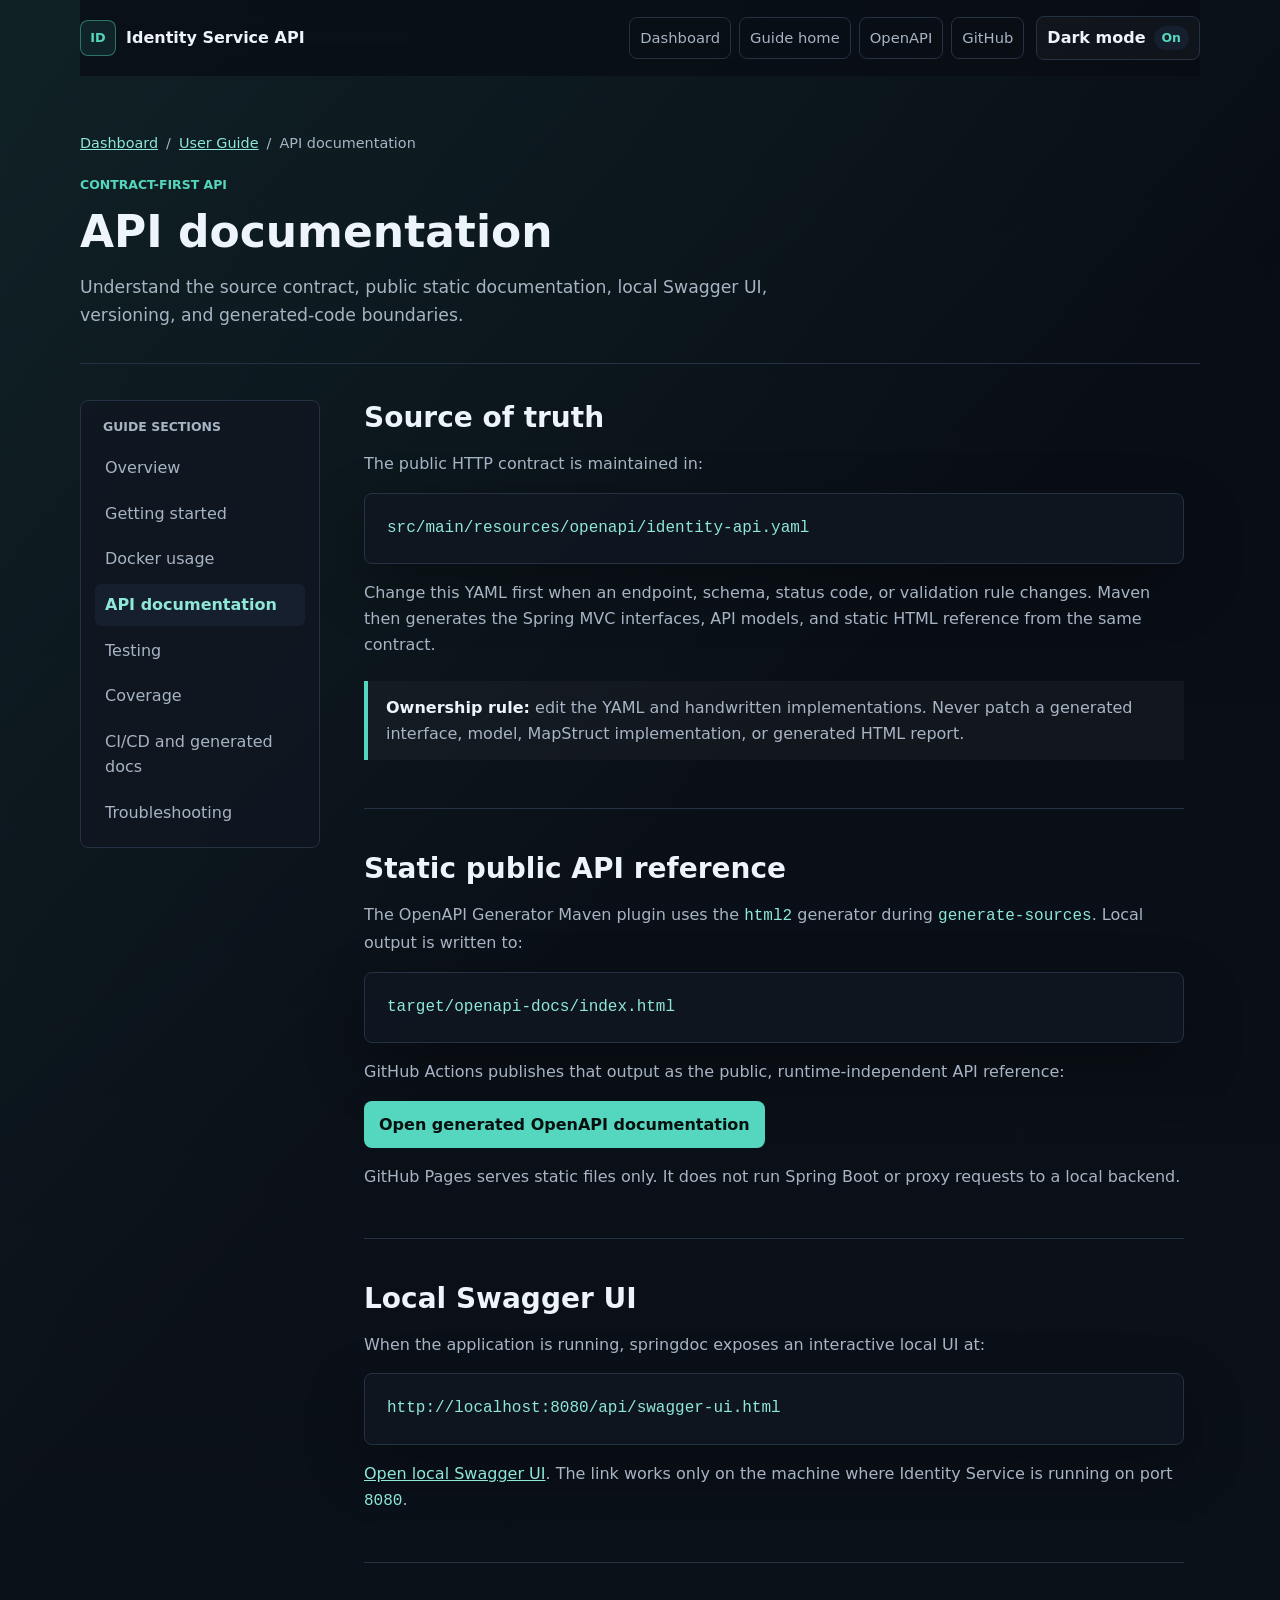
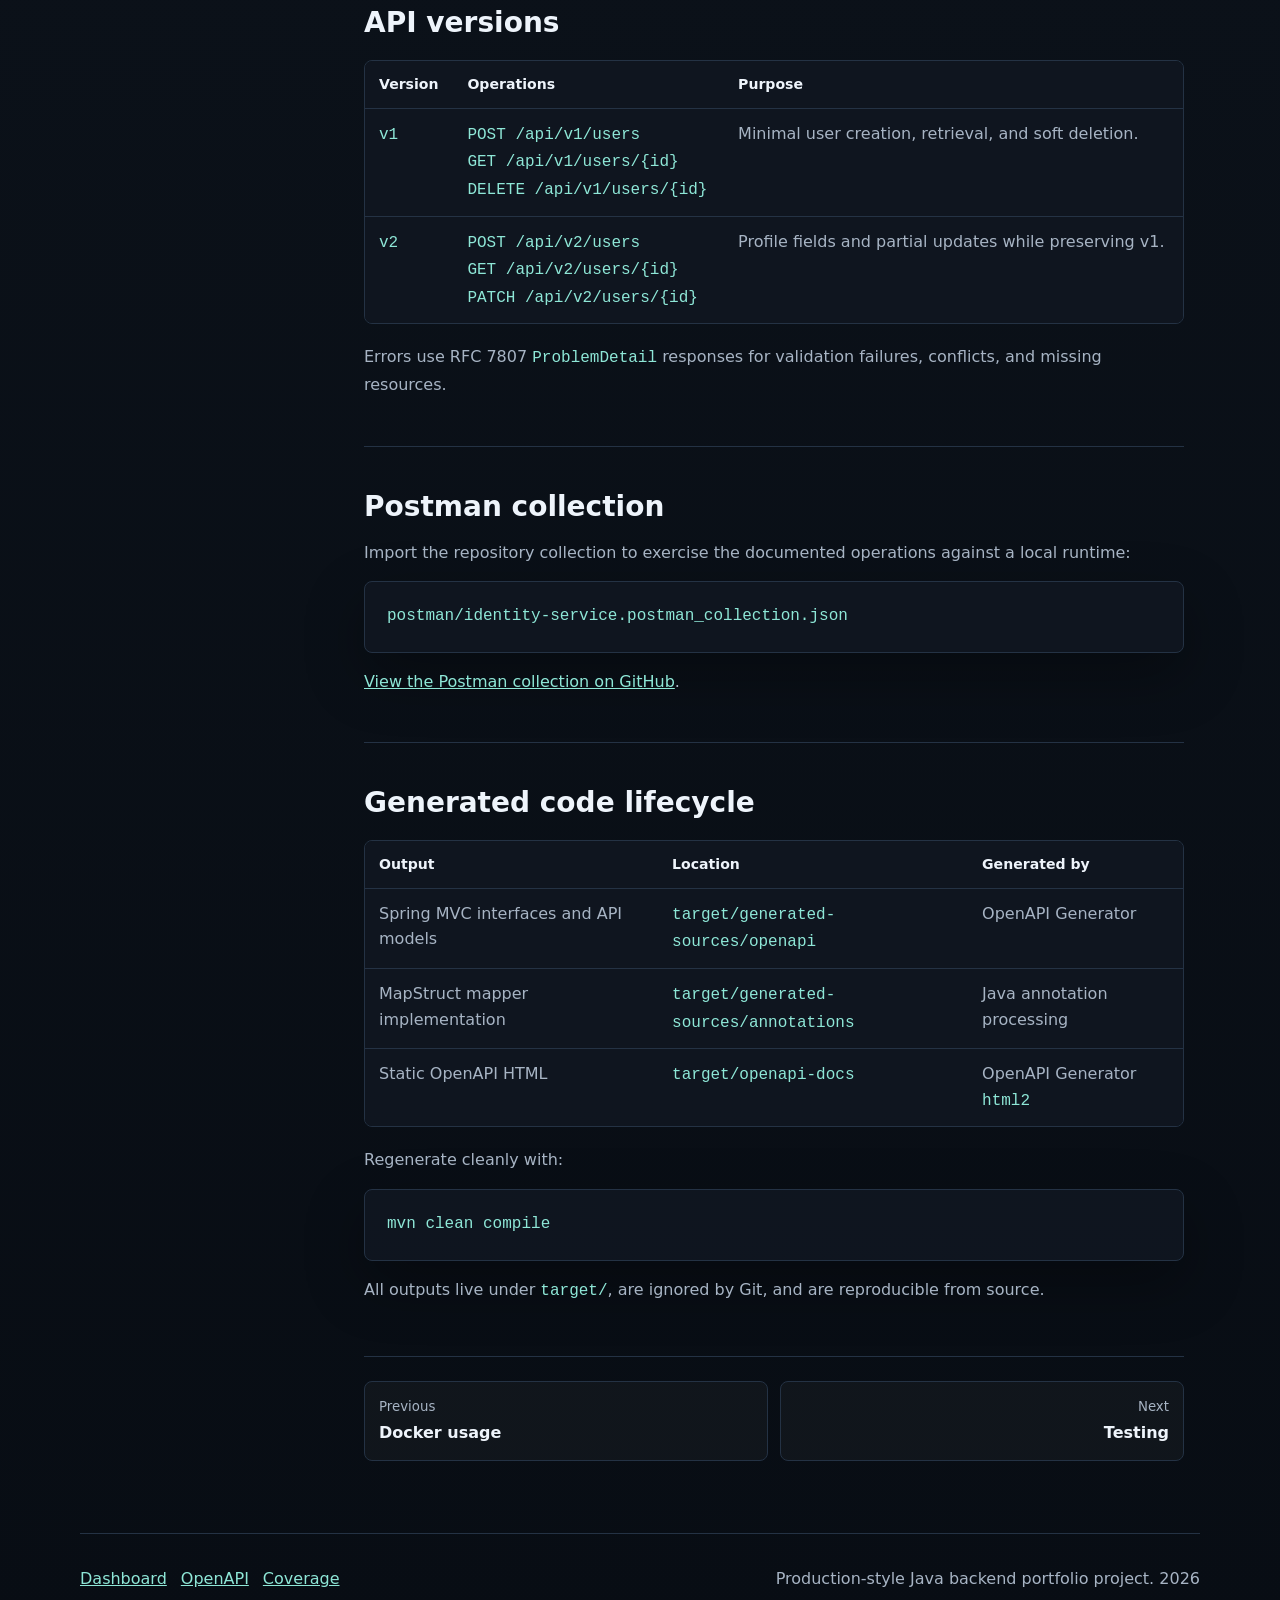
==== docs/user-guide/api-documentation.html @ 2aa3d45a "docs: user guide" ====
<!doctype html>
<html lang="en">
  <head>
    <meta charset="utf-8">
    <meta name="viewport" content="width=device-width, initial-scale=1">
    <meta name="description" content="OpenAPI contract, generated documentation, Swagger UI, versioning, and generated code ownership for Identity Service.">
    <title>API Documentation | Identity Service User Guide</title>
    <script>
      try { document.documentElement.dataset.theme = localStorage.getItem("identity-service-theme") || "dark"; }
      catch { document.documentElement.dataset.theme = "dark"; }
    </script>
    <link rel="stylesheet" href="../styles.css">
  </head>
  <body class="guide-page">
    <a class="skip-link" href="#main-content">Skip to content</a>
    <header class="site-header">
      <a class="brand" href="../" aria-label="Identity Service dashboard"><span class="brand-mark" aria-hidden="true">ID</span><span>Identity Service API</span></a>
      <div class="header-actions">
        <nav class="nav-links" aria-label="Documentation navigation"><a href="../">Dashboard</a><a href="./">Guide home</a><a href="../openapi/">OpenAPI</a><a href="https://github.com/DanieleMasone/identity-service">GitHub</a></nav>
        <button class="theme-toggle" id="theme-toggle" type="button" aria-pressed="true"><span>Dark mode</span><span class="theme-toggle-state">On</span></button>
      </div>
    </header>

    <main id="main-content" class="guide-main" tabindex="-1">
      <header class="guide-hero">
        <p class="breadcrumb"><a href="../">Dashboard</a><span aria-hidden="true">/</span><a href="./">User Guide</a><span aria-hidden="true">/</span><span>API documentation</span></p>
        <p class="eyebrow">Contract-first API</p>
        <h1>API documentation</h1>
        <p class="guide-lead">Understand the source contract, public static documentation, local Swagger UI, versioning, and generated-code boundaries.</p>
      </header>

      <div class="guide-layout">
        <aside class="guide-sidebar">
          <nav class="guide-nav" aria-label="User Guide sections"><h2>Guide sections</h2><ul>
            <li><a href="./">Overview</a></li><li><a href="getting-started.html">Getting started</a></li><li><a href="docker.html">Docker usage</a></li>
            <li><a href="api-documentation.html" aria-current="page">API documentation</a></li><li><a href="testing.html">Testing</a></li><li><a href="coverage.html">Coverage</a></li>
            <li><a href="ci-cd.html">CI/CD and generated docs</a></li><li><a href="troubleshooting.html">Troubleshooting</a></li>
          </ul></nav>
        </aside>

        <article class="guide-content">
          <section>
            <h2>Source of truth</h2>
            <p>The public HTTP contract is maintained in:</p>
            <pre class="command-block"><code>src/main/resources/openapi/identity-api.yaml</code></pre>
            <p>Change this YAML first when an endpoint, schema, status code, or validation rule changes. Maven then generates the Spring MVC interfaces, API models, and static HTML reference from the same contract.</p>
            <div class="callout"><p><strong>Ownership rule:</strong> edit the YAML and handwritten implementations. Never patch a generated interface, model, MapStruct implementation, or generated HTML report.</p></div>
          </section>

          <section>
            <h2>Static public API reference</h2>
            <p>The OpenAPI Generator Maven plugin uses the <code>html2</code> generator during <code>generate-sources</code>. Local output is written to:</p>
            <pre class="command-block"><code>target/openapi-docs/index.html</code></pre>
            <p>GitHub Actions publishes that output as the public, runtime-independent API reference:</p>
            <p><a class="button primary" href="../openapi/">Open generated OpenAPI documentation</a></p>
            <p>GitHub Pages serves static files only. It does not run Spring Boot or proxy requests to a local backend.</p>
          </section>

          <section>
            <h2>Local Swagger UI</h2>
            <p>When the application is running, springdoc exposes an interactive local UI at:</p>
            <pre class="command-block"><code>http://localhost:8080/api/swagger-ui.html</code></pre>
            <p><a href="http://localhost:8080/api/swagger-ui.html">Open local Swagger UI</a>. The link works only on the machine where Identity Service is running on port <code>8080</code>.</p>
          </section>

          <section>
            <h2>API versions</h2>
            <div class="guide-table-wrap"><table class="guide-table">
              <thead><tr><th>Version</th><th>Operations</th><th>Purpose</th></tr></thead>
              <tbody>
                <tr><td><code>v1</code></td><td><code>POST /api/v1/users</code><br><code>GET /api/v1/users/{id}</code><br><code>DELETE /api/v1/users/{id}</code></td><td>Minimal user creation, retrieval, and soft deletion.</td></tr>
                <tr><td><code>v2</code></td><td><code>POST /api/v2/users</code><br><code>GET /api/v2/users/{id}</code><br><code>PATCH /api/v2/users/{id}</code></td><td>Profile fields and partial updates while preserving v1.</td></tr>
              </tbody>
            </table></div>
            <p>Errors use RFC 7807 <code>ProblemDetail</code> responses for validation failures, conflicts, and missing resources.</p>
          </section>

          <section>
            <h2>Postman collection</h2>
            <p>Import the repository collection to exercise the documented operations against a local runtime:</p>
            <pre class="command-block"><code>postman/identity-service.postman_collection.json</code></pre>
            <p><a href="https://github.com/DanieleMasone/identity-service/blob/master/postman/identity-service.postman_collection.json">View the Postman collection on GitHub</a>.</p>
          </section>

          <section>
            <h2>Generated code lifecycle</h2>
            <div class="guide-table-wrap"><table class="guide-table">
              <thead><tr><th>Output</th><th>Location</th><th>Generated by</th></tr></thead>
              <tbody>
                <tr><td>Spring MVC interfaces and API models</td><td><code>target/generated-sources/openapi</code></td><td>OpenAPI Generator</td></tr>
                <tr><td>MapStruct mapper implementation</td><td><code>target/generated-sources/annotations</code></td><td>Java annotation processing</td></tr>
                <tr><td>Static OpenAPI HTML</td><td><code>target/openapi-docs</code></td><td>OpenAPI Generator <code>html2</code></td></tr>
              </tbody>
            </table></div>
            <p>Regenerate cleanly with:</p>
            <pre class="command-block"><code>mvn clean compile</code></pre>
            <p>All outputs live under <code>target/</code>, are ignored by Git, and are reproducible from source.</p>
          </section>

          <nav class="page-nav" aria-label="Guide page navigation">
            <a href="docker.html"><small>Previous</small><strong>Docker usage</strong></a>
            <a href="testing.html"><small>Next</small><strong>Testing</strong></a>
          </nav>
        </article>
      </div>
    </main>
    <footer class="site-footer"><div class="guide-footer-links"><a href="../">Dashboard</a><a href="../openapi/">OpenAPI</a><a href="../coverage/">Coverage</a></div><span id="build-year">Identity Service User Guide.</span></footer>
    <script src="../script.js"></script>
  </body>
</html>
---- docs/styles.css ----
:root {
  color-scheme: dark;
  --bg: #080d14;
  --bg-alt: #0b1119;
  --bg-glow: rgba(85, 214, 190, 0.1);
  --surface: #101722;
  --surface-strong: #151f2d;
  --surface-alpha: rgba(16, 23, 34, 0.82);
  --button-bg: rgba(255, 255, 255, 0.03);
  --header-bg: rgba(8, 13, 20, 0.78);
  --line: #243244;
  --text: #eef4fb;
  --muted: #a7b4c4;
  --accent: #55d6be;
  --accent-strong: #8ee7d7;
  --accent-text: #06100e;
  --warning: #f2c16b;
  --focus: #f2c16b;
  --shadow: rgba(0, 0, 0, 0.32);
}

:root[data-theme="light"] {
  color-scheme: light;
  --bg: #f6f8fb;
  --bg-alt: #eef3f7;
  --bg-glow: rgba(8, 117, 104, 0.11);
  --surface: #ffffff;
  --surface-strong: #edf3f7;
  --surface-alpha: rgba(255, 255, 255, 0.9);
  --button-bg: rgba(8, 117, 104, 0.06);
  --header-bg: rgba(246, 248, 251, 0.82);
  --line: #cfdbe6;
  --text: #17202a;
  --muted: #526272;
  --accent: #087568;
  --accent-strong: #064e46;
  --accent-text: #ffffff;
  --warning: #9a6a11;
  --focus: #9a6a11;
  --shadow: rgba(19, 31, 44, 0.14);
}

* {
  box-sizing: border-box;
}

html {
  scroll-behavior: smooth;
  scroll-padding-top: 92px;
}

body {
  margin: 0;
  background:
    linear-gradient(135deg, var(--bg-glow) 0%, transparent 34%),
    linear-gradient(180deg, var(--bg) 0%, var(--bg-alt) 48%, var(--bg) 100%);
  color: var(--text);
  font-family: Inter, ui-sans-serif, system-ui, -apple-system, BlinkMacSystemFont, "Segoe UI", sans-serif;
  line-height: 1.6;
}

a {
  color: inherit;
}

a,
button {
  -webkit-tap-highlight-color: transparent;
}

a:focus-visible,
button:focus-visible,
main:focus-visible {
  outline: 3px solid var(--focus);
  outline-offset: 3px;
}

code {
  color: var(--accent-strong);
  font-family: "JetBrains Mono", "SFMono-Regular", Consolas, monospace;
  overflow-wrap: anywhere;
}

pre code {
  overflow-wrap: normal;
  white-space: pre;
}

button {
  font: inherit;
}

.skip-link {
  position: fixed;
  left: 16px;
  top: 16px;
  z-index: 100;
  transform: translateY(-160%);
  border: 1px solid var(--line);
  border-radius: 8px;
  background: var(--surface);
  color: var(--text);
  padding: 10px 14px;
  font-weight: 800;
  text-decoration: none;
  transition: transform 160ms ease;
}

.skip-link:focus {
  transform: translateY(0);
}

.site-header,
.site-footer,
main {
  width: min(1120px, calc(100% - 32px));
  margin: 0 auto;
}

.site-header {
  position: sticky;
  top: 0;
  z-index: 10;
  display: grid;
  grid-template-columns: auto minmax(0, 1fr);
  align-items: center;
  gap: 24px;
  padding: 16px 0;
  background: var(--header-bg);
  backdrop-filter: blur(18px);
}

.brand {
  display: inline-flex;
  align-items: center;
  gap: 10px;
  color: var(--text);
  font-weight: 700;
  text-decoration: none;
}

.header-actions {
  display: flex;
  align-items: center;
  justify-content: flex-end;
  gap: 12px;
  width: 100%;
  min-width: 0;
}

.brand-mark {
  display: inline-grid;
  width: 36px;
  height: 36px;
  place-items: center;
  border: 1px solid rgba(85, 214, 190, 0.45);
  border-radius: 8px;
  background: rgba(85, 214, 190, 0.1);
  color: var(--accent);
  font-size: 0.8rem;
}

.nav-links {
  display: flex;
  flex-wrap: wrap;
  justify-content: flex-end;
  gap: 8px;
}

.nav-links a,
.button,
.theme-toggle {
  border: 1px solid var(--line);
  border-radius: 8px;
  color: var(--text);
  text-decoration: none;
}

.nav-links a {
  padding: 8px 10px;
  color: var(--muted);
  font-size: 0.92rem;
}

.theme-toggle {
  display: inline-flex;
  align-items: center;
  gap: 8px;
  min-height: 40px;
  padding: 8px 10px;
  background: var(--button-bg);
  cursor: pointer;
  font-weight: 800;
  white-space: nowrap;
}

.theme-toggle-state {
  min-width: 34px;
  border-radius: 999px;
  background: var(--surface-strong);
  color: var(--accent);
  padding: 2px 8px;
  font-size: 0.78rem;
  text-align: center;
}

.nav-links a:hover,
.link-grid a:hover,
.button:hover,
.theme-toggle:hover {
  border-color: rgba(85, 214, 190, 0.7);
  color: var(--text);
}

.hero {
  display: grid;
  grid-template-columns: minmax(0, 1fr) 360px;
  gap: 28px;
  align-items: end;
  min-height: 620px;
  padding: 84px 0 64px;
}

.hero-content h1,
.section-heading h2,
.split h2,
.coverage-panel h2 {
  margin: 0;
  line-height: 1.08;
}

.hero-content h1 {
  max-width: 850px;
  font-size: 3.6rem;
}

.hero-copy {
  max-width: 760px;
  color: var(--muted);
  font-size: 1.08rem;
}

.eyebrow {
  margin: 0 0 12px;
  color: var(--accent);
  font-size: 0.78rem;
  font-weight: 700;
  text-transform: uppercase;
}

.hero-actions {
  display: flex;
  flex-wrap: wrap;
  gap: 12px;
  margin-top: 28px;
}

.button {
  display: inline-flex;
  align-items: center;
  justify-content: center;
  min-height: 44px;
  padding: 10px 14px;
  background: var(--button-bg);
  font-weight: 700;
}

.button.primary {
  border-color: rgba(85, 214, 190, 0.7);
  background: var(--accent);
  color: var(--accent-text);
}

.status-panel,
.system-diagram article,
.feature-grid article,
.version-grid article,
.checklist,
.command-block,
.coverage-panel,
.link-grid a {
  border: 1px solid var(--line);
  border-radius: 8px;
  background: var(--surface-alpha);
  box-shadow: 0 22px 60px var(--shadow);
}

.status-panel {
  display: grid;
  gap: 14px;
  padding: 18px;
}

.status-panel div {
  padding: 14px;
  border-radius: 8px;
  background: var(--surface-strong);
}

.status-label {
  display: block;
  color: var(--muted);
  font-size: 0.78rem;
  text-transform: uppercase;
}

.status-panel strong {
  display: block;
  margin-top: 6px;
}

.section {
  padding: 64px 0;
}

.section-heading {
  max-width: 760px;
  margin-bottom: 28px;
}

.section-heading h2,
.split h2,
.coverage-panel h2 {
  font-size: 2rem;
}

.section-heading p,
.split p,
.coverage-panel p,
.feature-grid p,
.version-grid p {
  color: var(--muted);
}

.system-diagram {
  display: grid;
  grid-template-columns: minmax(0, 1fr) 320px;
  gap: 16px;
}

.main-flow,
.support-flow {
  display: grid;
  gap: 12px;
}

.main-flow article {
  position: relative;
}

.main-flow article:not(:last-child)::after {
  content: "";
  position: absolute;
  left: 28px;
  bottom: -13px;
  width: 2px;
  height: 13px;
  background: var(--accent);
}

.main-flow span,
.support-flow strong {
  display: block;
  font-weight: 800;
}

.main-flow small,
.support-flow span {
  display: block;
  margin-top: 4px;
  color: var(--muted);
  font-size: 0.9rem;
}

.support-flow article {
  border-color: rgba(242, 193, 107, 0.45);
}

.system-diagram article,
.feature-grid article,
.version-grid article {
  padding: 18px;
}

.feature-grid h3,
.version-grid h3 {
  margin: 10px 0 8px;
  font-size: 1rem;
}

.feature-grid {
  display: grid;
  grid-template-columns: repeat(5, minmax(0, 1fr));
  gap: 12px;
}

.split {
  display: grid;
  grid-template-columns: minmax(0, 0.9fr) minmax(320px, 1fr);
  gap: 28px;
  align-items: center;
}

.version-grid {
  display: grid;
  grid-template-columns: repeat(2, minmax(0, 1fr));
  gap: 12px;
}

.checklist {
  display: grid;
  gap: 10px;
  padding: 18px;
}

.checklist p {
  margin: 0;
  padding: 12px 14px;
  border-left: 3px solid var(--accent);
  background: var(--button-bg);
  color: var(--text);
}

.command-block {
  margin: 0;
  overflow-x: auto;
  padding: 22px;
  color: var(--accent-strong);
}

.coverage-panel {
  display: flex;
  align-items: center;
  justify-content: space-between;
  gap: 24px;
  padding: 28px;
}

.link-grid {
  display: grid;
  grid-template-columns: repeat(3, minmax(0, 1fr));
  gap: 12px;
}

.link-grid a {
  padding: 16px;
  color: var(--text);
  text-decoration: none;
}

.static-note {
  margin-top: 16px;
  color: var(--muted);
}

.guide-main {
  padding-bottom: 72px;
}

.guide-hero {
  padding: 56px 0 34px;
  border-bottom: 1px solid var(--line);
}

.breadcrumb {
  display: flex;
  flex-wrap: wrap;
  gap: 8px;
  margin: 0 0 20px;
  color: var(--muted);
  font-size: 0.9rem;
}

.breadcrumb a,
.guide-content a,
.guide-footer-links a {
  color: var(--accent-strong);
}

.guide-hero h1 {
  max-width: 820px;
  margin: 0;
  font-size: 2.75rem;
  line-height: 1.12;
}

.guide-lead {
  max-width: 760px;
  margin: 18px 0 0;
  color: var(--muted);
  font-size: 1.08rem;
}

.guide-layout {
  display: grid;
  grid-template-columns: 240px minmax(0, 1fr);
  gap: 44px;
  align-items: start;
  padding-top: 36px;
}

.guide-sidebar {
  position: sticky;
  top: 92px;
}

.guide-nav {
  border: 1px solid var(--line);
  border-radius: 8px;
  background: var(--surface-alpha);
  padding: 14px;
}

.guide-nav h2 {
  margin: 2px 8px 10px;
  color: var(--muted);
  font-size: 0.78rem;
  text-transform: uppercase;
}

.guide-nav ul {
  display: grid;
  gap: 4px;
  margin: 0;
  padding: 0;
  list-style: none;
}

.guide-nav a {
  display: flex;
  align-items: center;
  min-height: 40px;
  border-radius: 6px;
  padding: 8px 10px;
  color: var(--muted);
  text-decoration: none;
}

.guide-nav a:hover {
  background: var(--button-bg);
  color: var(--text);
}

.guide-nav a[aria-current="page"] {
  background: var(--surface-strong);
  color: var(--accent-strong);
  font-weight: 800;
}

.guide-content {
  min-width: 0;
  max-width: 820px;
}

.guide-content > section + section {
  margin-top: 48px;
  padding-top: 42px;
  border-top: 1px solid var(--line);
}

.guide-content h2,
.guide-content h3 {
  line-height: 1.25;
}

.guide-content h2 {
  margin: 0 0 16px;
  font-size: 1.75rem;
}

.guide-content h3 {
  margin: 30px 0 10px;
  font-size: 1.12rem;
}

.guide-content p,
.guide-content li {
  color: var(--muted);
}

.guide-content strong {
  color: var(--text);
}

.guide-content ul,
.guide-content ol {
  padding-left: 22px;
}

.guide-content li + li {
  margin-top: 8px;
}

.guide-summary-grid {
  display: grid;
  grid-template-columns: repeat(2, minmax(0, 1fr));
  gap: 12px;
  margin-top: 22px;
}

.guide-card {
  border: 1px solid var(--line);
  border-radius: 8px;
  background: var(--surface-alpha);
  padding: 18px;
}

.guide-card h3 {
  margin: 0 0 8px;
  font-size: 1rem;
}

.guide-card p {
  margin: 0;
}

.callout {
  margin: 24px 0;
  border-left: 4px solid var(--accent);
  background: var(--button-bg);
  padding: 14px 18px;
}

.callout.warning {
  border-left-color: var(--warning);
}

.callout p {
  margin: 0;
}

.command-set {
  display: grid;
  gap: 12px;
  margin: 18px 0;
}

.command-set .command-block {
  box-shadow: none;
}

.guide-table-wrap {
  max-width: 100%;
  margin: 20px 0;
  overflow-x: auto;
  border: 1px solid var(--line);
  border-radius: 8px;
}

.guide-table {
  width: 100%;
  min-width: 560px;
  border-collapse: collapse;
  background: var(--surface-alpha);
}

.guide-table th,
.guide-table td {
  padding: 12px 14px;
  border-bottom: 1px solid var(--line);
  text-align: left;
  vertical-align: top;
}

.guide-table th {
  color: var(--text);
  font-size: 0.88rem;
}

.guide-table td {
  color: var(--muted);
}

.guide-table tr:last-child td {
  border-bottom: 0;
}

.resource-list {
  display: grid;
  grid-template-columns: repeat(2, minmax(0, 1fr));
  gap: 10px;
  margin: 20px 0 0;
  padding: 0;
  list-style: none;
}

.resource-list a {
  display: block;
  min-height: 44px;
  border: 1px solid var(--line);
  border-radius: 8px;
  padding: 10px 12px;
  background: var(--button-bg);
  text-decoration: none;
}

.page-nav {
  display: grid;
  grid-template-columns: repeat(2, minmax(0, 1fr));
  gap: 12px;
  margin-top: 52px;
  padding-top: 24px;
  border-top: 1px solid var(--line);
}

.page-nav a {
  min-width: 0;
  border: 1px solid var(--line);
  border-radius: 8px;
  padding: 14px;
  background: var(--button-bg);
  text-decoration: none;
}

.page-nav a:last-child {
  text-align: right;
}

.page-nav small {
  display: block;
  color: var(--muted);
}

.page-nav strong {
  display: block;
  margin-top: 3px;
  color: var(--text);
  overflow-wrap: anywhere;
}

.guide-footer-links {
  display: flex;
  flex-wrap: wrap;
  gap: 14px;
}

kbd {
  border: 1px solid var(--line);
  border-bottom-width: 2px;
  border-radius: 4px;
  background: var(--surface-strong);
  color: var(--text);
  padding: 1px 5px;
  font: 0.85em "JetBrains Mono", "SFMono-Regular", Consolas, monospace;
}

.site-footer {
  display: flex;
  justify-content: space-between;
  gap: 16px;
  padding: 32px 0 48px;
  color: var(--muted);
  border-top: 1px solid var(--line);
}

@media (max-width: 900px) {
  .site-header,
  .hero,
  .split,
  .coverage-panel,
  .site-footer {
    display: block;
  }

  .site-header {
    position: static;
  }

  .header-actions {
    align-items: flex-start;
    justify-content: flex-start;
    margin-top: 14px;
  }

  .nav-links {
    justify-content: flex-start;
  }

  .hero {
    min-height: auto;
    padding-top: 56px;
  }

  .hero-content h1 {
    font-size: 2.4rem;
  }

  .status-panel,
  .version-grid,
  .checklist,
  .command-block,
  .coverage-panel .button {
    margin-top: 20px;
  }

  .system-diagram,
  .feature-grid,
  .link-grid {
    grid-template-columns: 1fr;
  }

  .guide-layout {
    grid-template-columns: 1fr;
    gap: 30px;
  }

  .guide-sidebar {
    position: static;
  }

  .guide-nav ul {
    grid-template-columns: repeat(2, minmax(0, 1fr));
  }

  .guide-content {
    max-width: none;
  }
}

@media (max-width: 560px) {
  .site-header,
  .site-footer,
  main {
    width: min(100% - 24px, 1120px);
  }

  html {
    scroll-padding-top: 24px;
  }

  .hero-content h1 {
    font-size: 2rem;
  }

  .header-actions {
    display: grid;
    gap: 10px;
    justify-content: stretch;
  }

  .nav-links {
    display: grid;
    grid-template-columns: repeat(2, minmax(0, 1fr));
    width: 100%;
  }

  .nav-links a {
    text-align: center;
  }

  .feature-grid,
  .version-grid,
  .link-grid,
  .guide-summary-grid,
  .resource-list,
  .page-nav,
  .guide-nav ul {
    grid-template-columns: 1fr;
  }

  .guide-hero {
    padding-top: 40px;
  }

  .guide-hero h1 {
    font-size: 2rem;
  }

  .page-nav a:last-child {
    text-align: left;
  }

  .button,
  .theme-toggle {
    width: 100%;
  }

  .theme-toggle {
    justify-content: space-between;
  }
}

@media (prefers-reduced-motion: reduce) {
  *,
  *::before,
  *::after {
    scroll-behavior: auto !important;
    transition-duration: 0.01ms !important;
    animation-duration: 0.01ms !important;
    animation-iteration-count: 1 !important;
  }
}
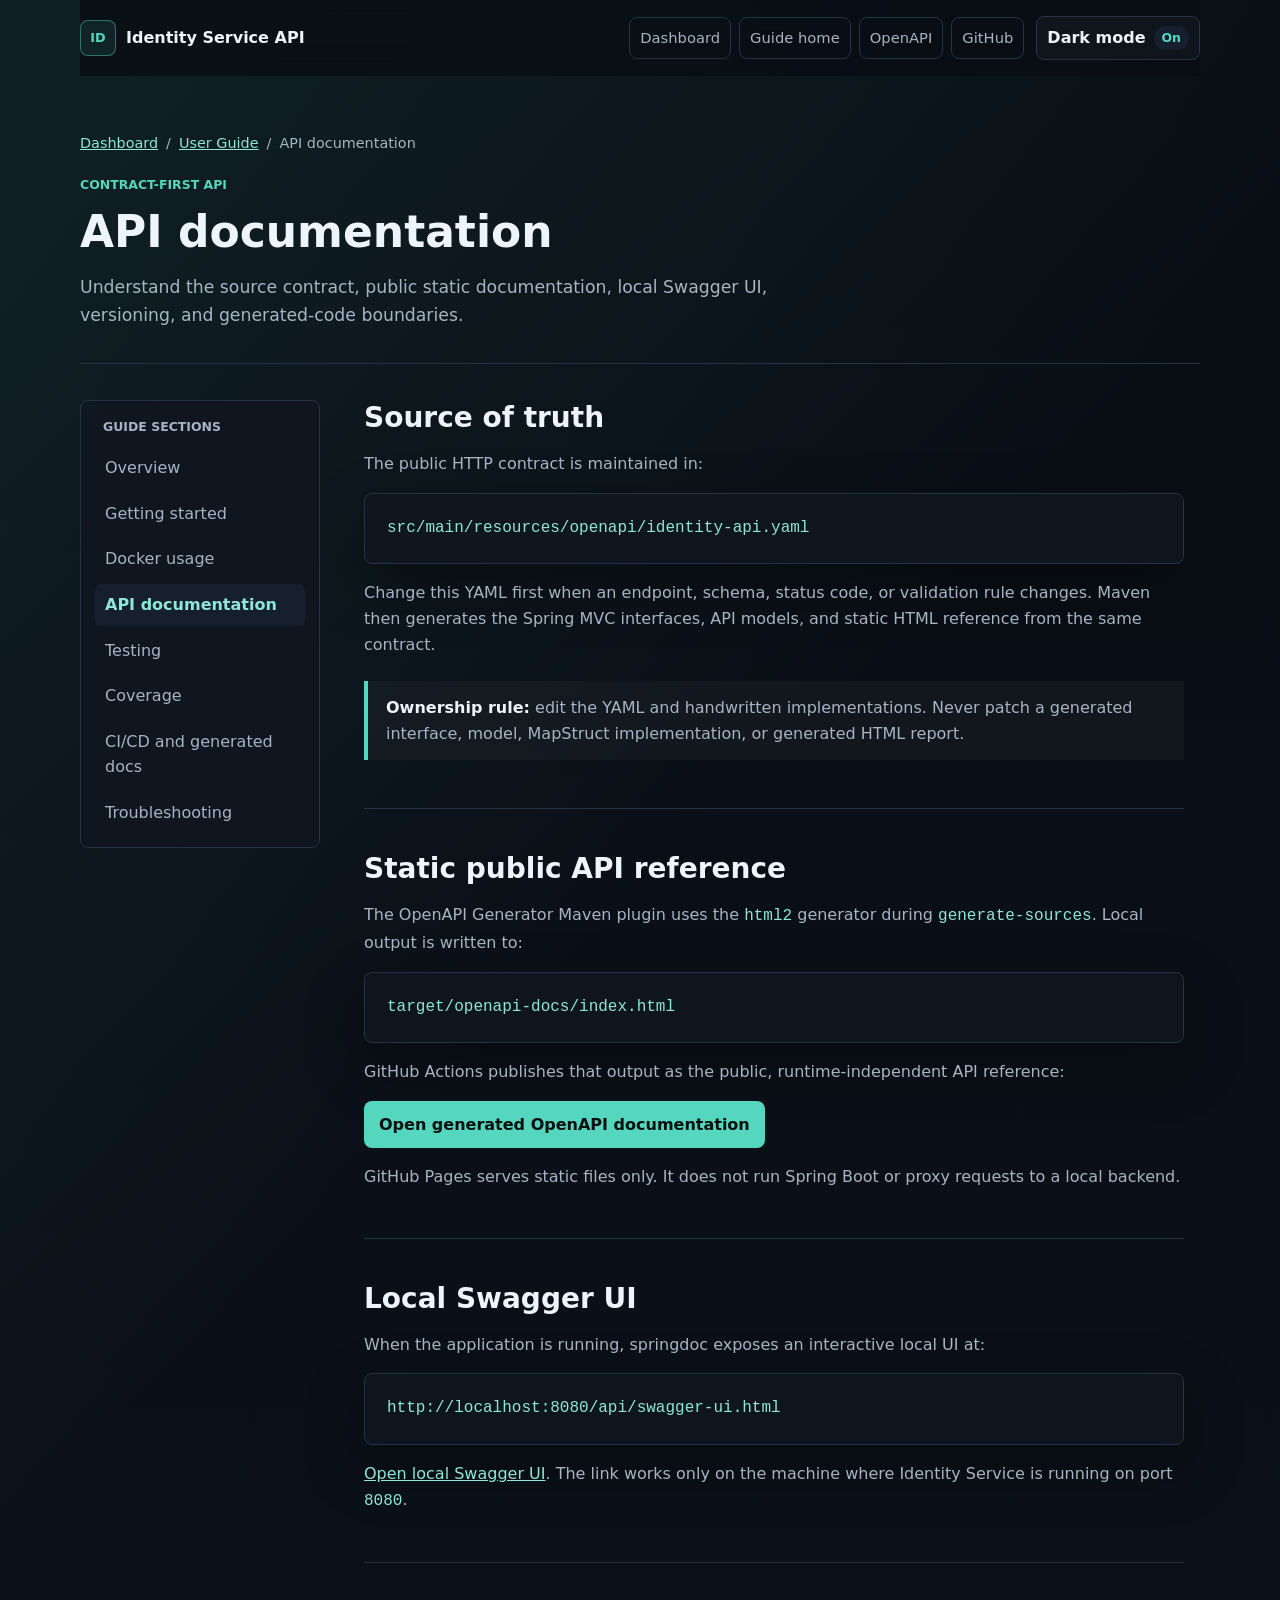
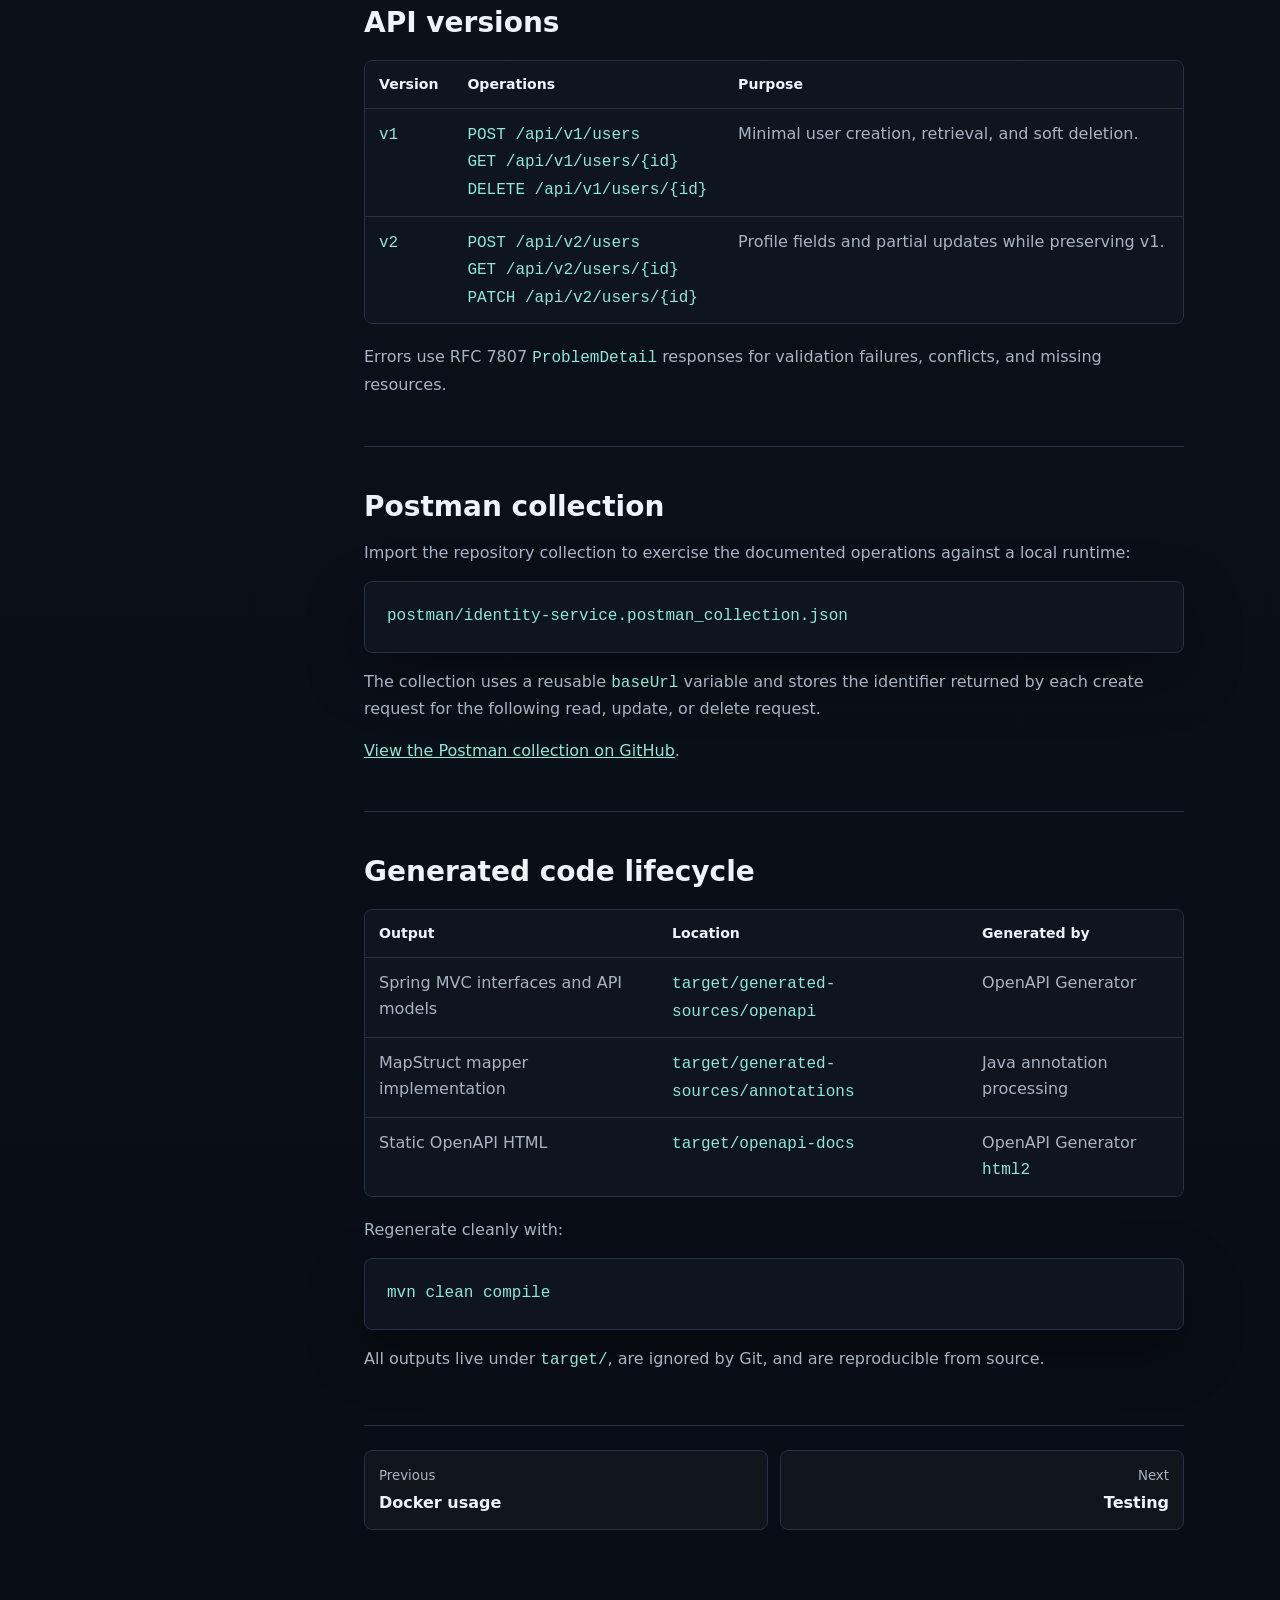
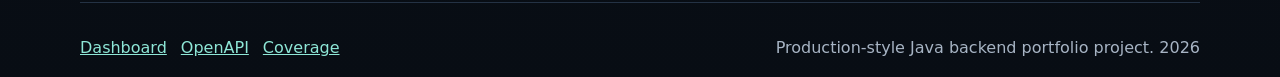
==== commit 4bd9b86e: "refactor: code" ====
--- a/docs/user-guide/api-documentation.html
+++ b/docs/user-guide/api-documentation.html
@@ -79,6 +79,7 @@
             <h2>Postman collection</h2>
             <p>Import the repository collection to exercise the documented operations against a local runtime:</p>
             <pre class="command-block"><code>postman/identity-service.postman_collection.json</code></pre>
+            <p>The collection uses a reusable <code>baseUrl</code> variable and stores the identifier returned by each create request for the following read, update, or delete request.</p>
             <p><a href="https://github.com/DanieleMasone/identity-service/blob/master/postman/identity-service.postman_collection.json">View the Postman collection on GitHub</a>.</p>
           </section>
 
